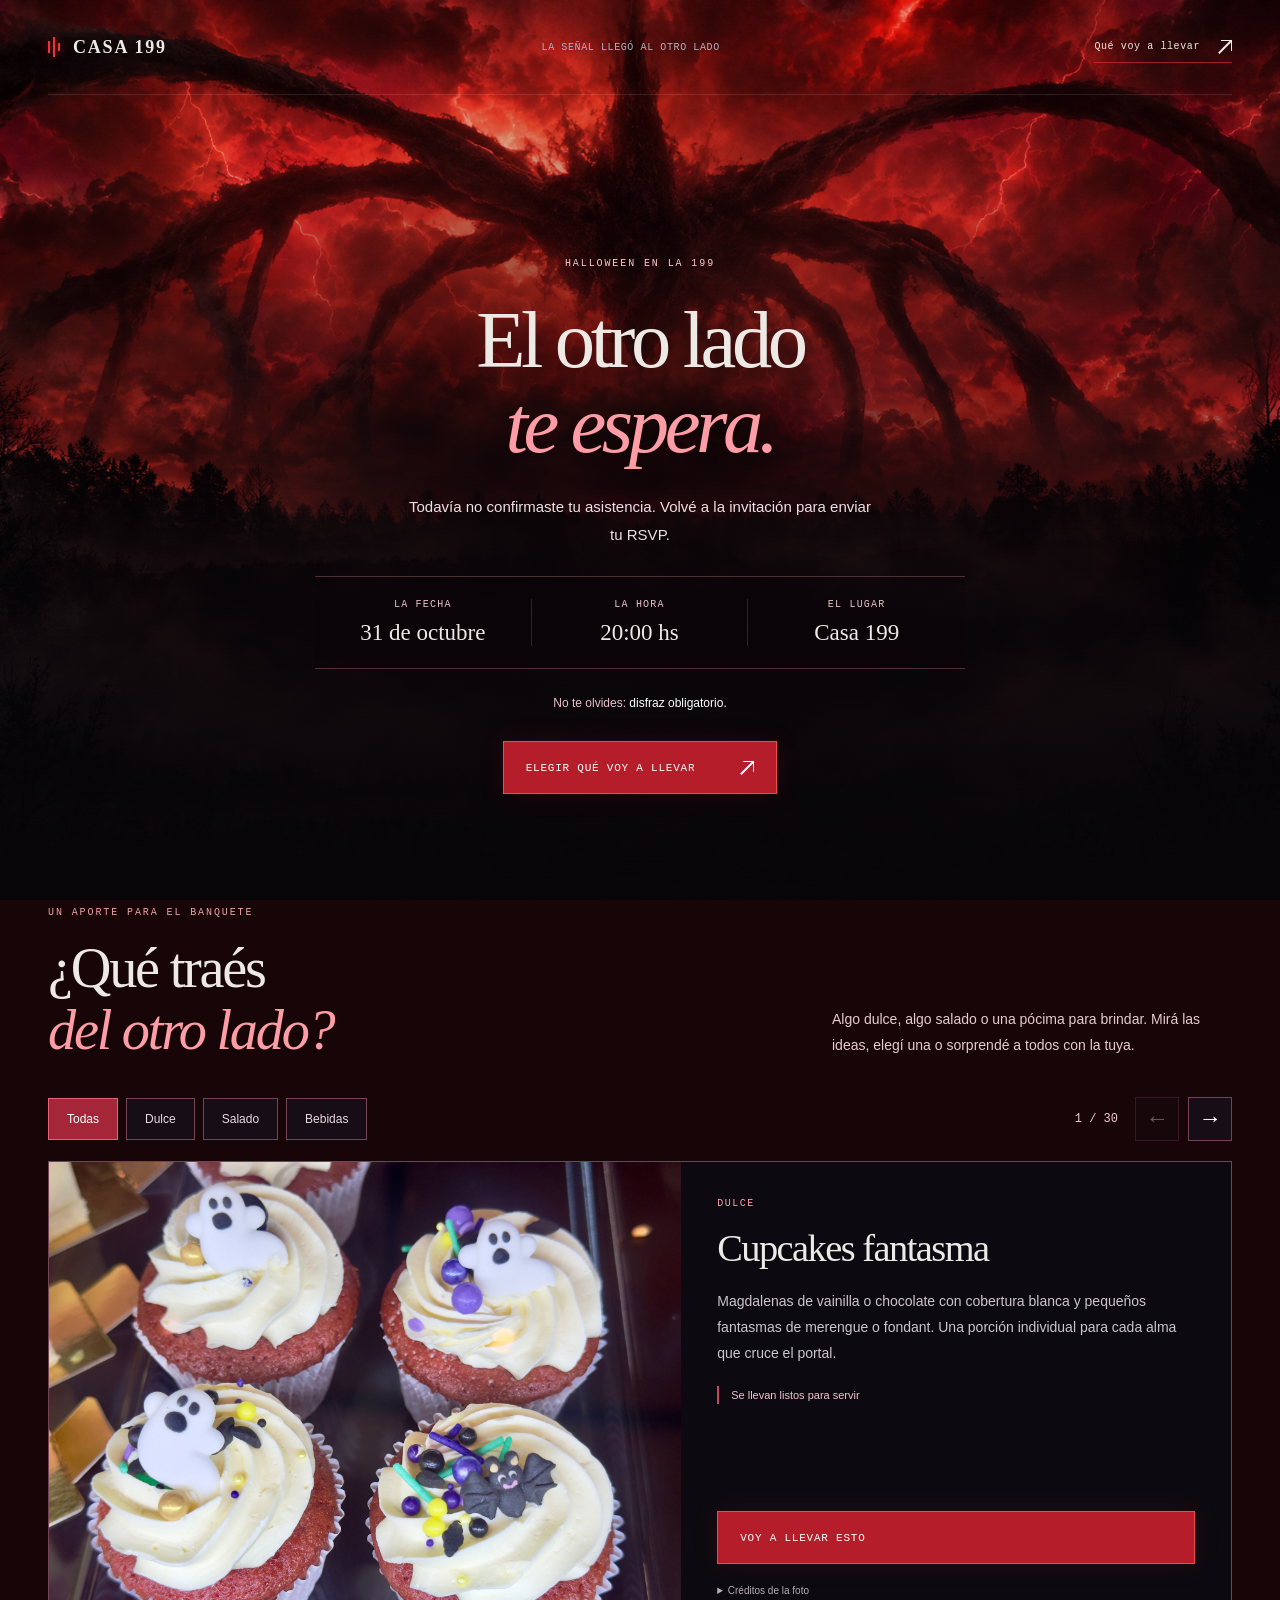
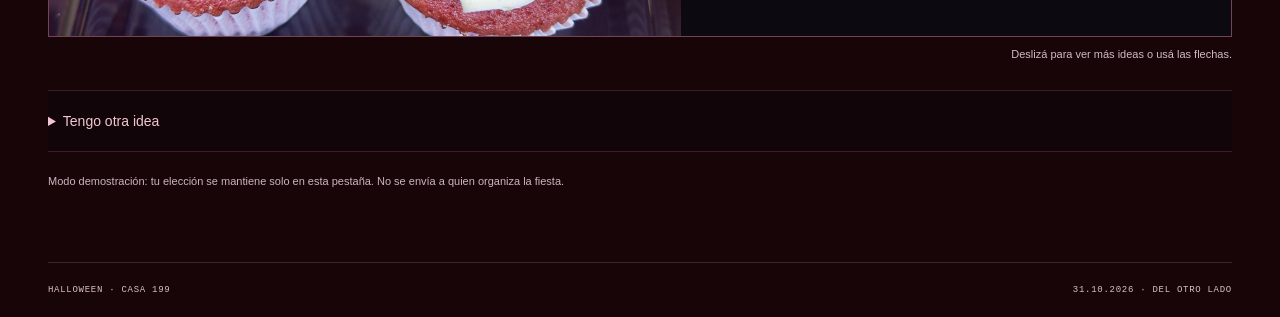
==== confirmacion.html @ 2d1201de "Expand Halloween food ideas and improve custom entry layout" ====
<!doctype html>
<html lang="es-AR">
<head>
  <meta charset="utf-8">
  <meta name="viewport" content="width=device-width, initial-scale=1">
  <meta name="theme-color" content="#240708">
  <meta name="robots" content="noindex">
  <title>El otro lado te espera · Halloween en Casa 199</title>
  <link rel="stylesheet" href="styles.css?v=upside-down-2">
  <link rel="stylesheet" href="confirmacion.css?v=food-1">
  <link rel="stylesheet" href="food.css?v=food-2">
  <link rel="preload" as="image" href="assets/mind-flayer.png">
  <script src="confirmacion.js?v=rsvp-demo-1" defer></script>
  <script src="food-ideas.js?v=food-2" defer></script>
  <script src="food.js?v=food-1" defer></script>
</head>
<body class="confirmation-body">
  <a class="skip-link" href="#confirmacion">Ir al mensaje</a>
  <div class="confirmation-scene" aria-hidden="true"><img src="assets/mind-flayer.png" alt="" fetchpriority="high"><div></div></div>
  <header class="site-header wrap">
    <a class="wordmark" href="./" aria-label="Volver a Halloween en Casa 199"><span class="signal" aria-hidden="true"><i></i><i></i><i></i></span> CASA 199</a>
    <span class="header-note">La señal llegó al otro lado</span>
    <a class="nav-link" href="#comida">Qué voy a llevar <span aria-hidden="true">↗</span></a>
  </header>
  <main class="confirmation-main" id="confirmacion">
    <div class="confirmation-hero wrap">
    <div class="confirmation-content">
      <p class="eyebrow" id="receipt-label">Halloween en la 199</p>
      <h1 id="receipt-title">El otro lado<br><em>te espera.</em></h1>
      <p class="receipt-message" id="receipt-message">Todavía no confirmaste tu asistencia. Volvé a la invitación para enviar tu RSVP.</p>
      <p class="receipt-message" id="receipt-demo-note" hidden>Esta es una simulación. No se registró asistencia real.</p>
      <div class="receipt-details" aria-label="Datos de la fiesta">
        <div><span>La fecha</span><strong><time datetime="2026-10-31">31 de octubre</time></strong></div>
        <div><span>La hora</span><strong><time datetime="20:00">20:00 hs</time></strong></div>
        <div><span>El lugar</span><strong>Casa 199</strong></div>
      </div>
      <p class="receipt-costume">No te olvides: <strong>disfraz obligatorio.</strong></p>
      <a class="button button-red" href="#comida">Elegir qué voy a llevar <span aria-hidden="true">↗</span></a>
      <noscript><p class="receipt-message">Habilitá JavaScript para ver los detalles de tu confirmación.</p></noscript>
    </div>
    </div>
    <section class="food-section wrap" id="comida" aria-labelledby="food-title">
      <div class="food-heading">
        <div><p class="eyebrow">Un aporte para el banquete</p><h2 id="food-title">¿Qué traés<br><em>del otro lado?</em></h2></div>
        <p>Algo dulce, algo salado o una pócima para brindar. Mirá las ideas, elegí una o sorprendé a todos con la tuya.</p>
      </div>
      <div class="food-toolbar">
        <div class="food-filters" role="group" aria-label="Filtrar ideas por tipo">
          <button type="button" data-category="all" aria-pressed="true">Todas</button>
          <button type="button" data-category="dulce" aria-pressed="false">Dulce</button>
          <button type="button" data-category="salado" aria-pressed="false">Salado</button>
          <button type="button" data-category="bebida" aria-pressed="false">Bebidas</button>
        </div>
        <div class="food-controls"><span id="food-counter" aria-live="polite"></span><button type="button" id="food-prev" aria-label="Ver idea anterior">←</button><button type="button" id="food-next" aria-label="Ver idea siguiente">→</button></div>
      </div>
      <div class="food-track" id="food-track" tabindex="0" role="region" aria-roledescription="carrusel" aria-label="Ideas de comida y bebidas de Halloween"></div>
      <p class="food-swipe-hint">Deslizá para ver más ideas o usá las flechas.</p>
      <div class="food-choice" id="food-choice" hidden>
        <div><p class="eyebrow">Tu aporte para la noche</p><h3 id="food-choice-title"></h3><p id="food-choice-help">Podés cambiar de idea antes de guardar.</p></div>
        <button class="button button-red" type="button" id="food-save">Guardar elección de prueba <span aria-hidden="true">↗</span></button>
      </div>
      <p class="food-status" id="food-status" role="status" aria-live="polite"></p>
      <details class="food-custom"><summary>Tengo otra idea</summary><form id="food-custom-form"><label for="food-custom-name">¿Qué vas a traer?</label><div><textarea id="food-custom-name" name="food" rows="3" maxlength="120" placeholder="Ej.: sándwiches con forma de ataúd, con una opción vegetariana" required></textarea><button class="button button-dark" type="submit">Elegir mi idea</button></div></form></details>
      <p class="food-demo-note">Modo demostración: tu elección se mantiene solo en esta pestaña. No se envía a quien organiza la fiesta.</p>
      <noscript><p class="receipt-message">Habilitá JavaScript para explorar el carrusel y elegir qué llevar.</p></noscript>
    </section>
  </main>
  <footer class="confirmation-footer wrap"><span>HALLOWEEN · CASA 199</span><span>31.10.2026 · DEL OTRO LADO</span></footer>
</body>
</html>
---- styles.css ----
:root {
  --ink: #07080c;
  --paper: #ede9e5;
  --red: #ed343b;
  --muted: #aeb1be;
  --line: #ffffff1c;
  color-scheme: dark;
}
* { box-sizing: border-box; }
html { scroll-behavior: smooth; scroll-padding-top: 30px; }
body { margin: 0; background: var(--ink); color: var(--paper); font-family: Arial, Helvetica, sans-serif; -webkit-font-smoothing: antialiased; }
body::after { content: ''; position: fixed; inset: 0; z-index: 8; pointer-events: none; background: repeating-linear-gradient(0deg, #ffffff03 0 1px, transparent 1px 4px); opacity: .5; }
a { color: inherit; }
button, input { font: inherit; }
button, a, input { -webkit-tap-highlight-color: transparent; }
a:focus-visible, button:focus-visible, input:focus-visible { outline: 2px solid #ff7478; outline-offset: 5px; }
::selection { background: #9e1c2b; color: #fff; }
.wrap { width: min(1200px, calc(100% - 96px)); margin-inline: auto; }
.skip-link { position: absolute; left: 20px; top: -100px; background: var(--paper); color: var(--ink); padding: 12px; z-index: 10; }
.skip-link:focus { top: 10px; }
.scene { position: absolute; top: 0; left: 0; width: 100%; height: 850px; overflow: hidden; pointer-events: none; }
.scene-image { width: 100%; height: 100%; object-fit: cover; object-position: center 40%; }
.scene-shade { position: absolute; inset: 0; background: linear-gradient(90deg, #07080ce8 0%, #07080ca8 33%, #07080c00 70%), linear-gradient(0deg, var(--ink) 0%, transparent 35%, #07080c45 100%); }
.site-header { position: relative; min-height: 95px; display: flex; align-items: center; justify-content: space-between; border-bottom: 1px solid var(--line); gap: 20px; }
.wordmark { text-decoration: none; font-family: Georgia, 'Times New Roman', serif; font-size: 18px; font-weight: 700; letter-spacing: .1em; display: flex; align-items: center; gap: 13px; white-space: nowrap; }
.signal { display: flex; gap: 3px; align-items: center; height: 20px; }
.signal i { display: block; width: 2px; height: 12px; background: var(--red); box-shadow: 0 0 10px #ed343ba8; }
.signal i:nth-child(2) { height: 20px; }
.signal i:nth-child(3) { height: 8px; }
.header-note, .nav-link { font-family: 'Courier New', monospace; font-size: 10px; letter-spacing: .06em; }
.header-note { color: var(--muted); text-transform: uppercase; }
.nav-link { text-decoration: none; border-bottom: 1px solid #ed343b90; padding: 8px 0; display: flex; align-items: center; gap: 18px; }
.nav-link:hover { color: #ff7278; }
.hero { position: relative; min-height: 655px; display: flex; align-items: center; padding-block: 75px 95px; }
.hero-copy { position: relative; z-index: 1; width: 62%; }
.eyebrow { font-family: 'Courier New', monospace; text-transform: uppercase; letter-spacing: .19em; font-size: 10px; font-weight: 400; line-height: 1.8; margin: 0 0 30px; color: #e6b0b4; }
.live-dot { display: inline-block; width: 5px; height: 5px; background: var(--red); border-radius: 50%; box-shadow: 0 0 12px var(--red); margin-right: 9px; vertical-align: 2px; }
.hero h1 { font-family: Georgia, 'Times New Roman', serif; font-weight: 700; font-size: clamp(52px, 6.55vw, 93px); letter-spacing: -.055em; text-transform: uppercase; line-height: .91; margin: 0 0 33px; padding-top: 10px; width: max-content; max-width: 100%; position: relative; color: #170b13; -webkit-text-stroke: 1.3px #f9474e; text-shadow: 0 0 13px #e7203655, 0 0 44px #e7203644; }
.hero h1::before { content: ''; display: block; height: 2px; width: 100%; background: #ef454b; box-shadow: 0 0 14px #e7203677; margin-bottom: 10px; }
.hero h1::after { content: ''; display: block; height: 2px; background: #ef454b; box-shadow: 0 0 14px #e7203677; margin-top: 13px; width: 100%; }
.hero h1 span { display: block; white-space: nowrap; }
.hero h1 span + span { font-size: 1.2em; letter-spacing: -.045em; }
.hero-description { font-size: 14px; line-height: 1.95; color: #cbcbd3; margin: 0 0 30px; }
.button { min-height: 53px; display: inline-flex; align-items: center; justify-content: space-between; gap: 45px; padding: 16px 22px; font-family: 'Courier New', monospace; font-size: 11px; text-transform: uppercase; letter-spacing: .07em; border: 1px solid transparent; border-radius: 0; text-decoration: none; cursor: pointer; transition: background .2s, box-shadow .2s; }
.button-red { background: #b51d2a; border-color: #ec4b53; color: #fff; box-shadow: 0 0 25px #bd1c3026; }
.button-red:hover { background: #d62a38; box-shadow: 0 0 25px #bd1c3055; }
.hero-footnote { margin: 19px 0 0; font-family: 'Courier New', monospace; font-size: 14px; line-height: 1.6; letter-spacing: .01em; color: #d0d2dc; }
.portal-note { position: absolute; right: 0; top: 50%; width: 220px; text-align: right; font-family: 'Courier New', monospace; font-size: 8px; letter-spacing: .1em; color: #b8a5ab; opacity: .8; }
.portal-note span { display: block; margin-bottom: 6px; }
.portal-crosshair { height: 26px; width: 26px; margin: 15px 0 0 auto; border-right: 1px solid #eb5d6866; border-top: 1px solid #eb5d6866; }
.costume-stamp { position: absolute; left: 0; bottom: 32px; display: flex; align-items: center; gap: 18px; padding: 11px 15px; border: 1px solid #aa343d66; background: #07080c85; }
.costume-stamp span { font-family: 'Courier New', monospace; text-transform: uppercase; font-size: 8px; letter-spacing: .11em; color: #b1a9b3; }
.costume-stamp strong { font-family: 'Courier New', monospace; font-size: 10px; text-transform: uppercase; color: #ff7479; font-weight: 400; letter-spacing: .1em; }
.event-strip { position: relative; background: linear-gradient(90deg, #160c12, #0d1019 65%, #160c12); border-top: 1px solid #a9334055; border-bottom: 1px solid #a9334033; }
.event-grid { display: grid; grid-template-columns: repeat(3, 1fr); padding-block: 30px; }
.event-detail { display: flex; gap: 20px; padding: 5px 28px; border-right: 1px solid var(--line); }
.event-detail:first-child { padding-left: 0; }
.event-detail:last-child { border-right: 0; padding-right: 0; }
.detail-number { font-family: 'Courier New', monospace; font-size: 10px; padding-top: 3px; color: #d55c68; }
.event-detail p { font-family: 'Courier New', monospace; font-size: 9px; letter-spacing: .14em; text-transform: uppercase; margin: 0 0 10px; color: #b6a4b1; }
.event-detail h2 { font-family: Georgia, 'Times New Roman', serif; font-weight: 400; font-size: 29px; letter-spacing: -.03em; margin: 0 0 7px; }
.event-detail div > span { font-size: 10px; line-height: 1.6; color: var(--muted); }
.invitation { position: relative; text-align: center; padding-block: 95px; }
.invitation .eyebrow { color: #de737c; margin-bottom: 25px; }
.invitation h2, .rsvp-copy h2 { font-family: Georgia, 'Times New Roman', serif; font-weight: 400; letter-spacing: -.045em; line-height: 1.12; font-size: clamp(40px, 4.9vw, 65px); margin: 0 0 26px; }
.invitation h2 em, .rsvp-copy h2 em { color: #f0636e; font-weight: 400; }
.invitation > p:last-of-type { max-width: 485px; margin: 0 auto; font-size: 13px; line-height: 1.95; color: var(--muted); }
.dimension-divider { display: flex; align-items: center; justify-content: center; gap: 15px; margin-top: 34px; color: #d24f5f; }
.dimension-divider span { height: 1px; width: 50px; background: #852733; }
.dimension-divider b { font-family: 'Courier New', monospace; font-size: 11px; font-weight: 400; letter-spacing: .15em; }
.rsvp-section { position: relative; background: radial-gradient(ellipse at 10% 65%, #16213055, transparent 60%), radial-gradient(ellipse at 85% 0%, #58111d33, transparent 50%), #090b11; border-top: 1px solid var(--line); border-bottom: 1px solid #a9334033; padding-block: 80px; }
.rsvp-grid { display: grid; grid-template-columns: 1fr 1fr; gap: clamp(45px, 8vw, 120px); align-items: center; }
.rsvp-copy .eyebrow { color: #df7a86; margin-bottom: 23px; }
.rsvp-copy h2 { font-size: clamp(45px, 4.7vw, 65px); }
.rsvp-copy > p:last-of-type { font-size: 13px; line-height: 1.9; max-width: 335px; color: var(--muted); }
.rsvp-note { display: flex; align-items: center; gap: 17px; margin-top: 33px; }
.note-symbol { border: 1px solid #a43b46; color: #ef747e; width: 28px; height: 28px; display: grid; place-items: center; font-family: Georgia, serif; font-size: 18px; flex-shrink: 0; }
.rsvp-note p { font-size: 11px; line-height: 1.9; margin: 0; color: #bfc0ca; }
.rsvp-note strong { font-weight: 400; color: var(--paper); }
.rsvp-form { padding: 30px; border: 1px solid #62303c; border-top: 2px solid #cd3c4a; background: #0a0b13; box-shadow: 0 10px 50px #0000003d; }
.field { margin-bottom: 24px; }
.field label { display: block; font-size: 12px; font-weight: 400; margin-bottom: 11px; }
.field label > span { color: #f97780; }
.field input { width: 100%; min-height: 53px; background: #ffffff03; border: 1px solid #4e4e60; border-radius: 0; padding: 14px 15px; color: var(--paper); font-size: 14px; }
.field input::placeholder { color: #a0a0b0; opacity: 1; }
.field input:focus { border-color: #df6072; }
.field-help { font-size: 11px; color: #a6a5b6; margin: 9px 0 0; }
.honeypot { position: absolute; width: 1px; height: 1px; overflow: hidden; clip-path: inset(50%); white-space: nowrap; }
.button-dark { background: #9a1f32; border-color: #ce3f55; color: #fff; width: 100%; }
.button-dark:hover { background: #bf2d43; }
.button:disabled { cursor: wait; opacity: .65; }
.button.rsvp-pending { cursor: not-allowed; background: #24212b; border-color: #4d3b4c; color: #dbd3dc; opacity: 1; }
.form-status { font-size: 12px; line-height: 1.75; margin: 14px 0 0; color: #b8b0c1; }
.form-status:empty { display: none; }
.form-status.error { color: #ff939b; }
.form-status.success { color: #a7d9bc; }
.privacy-note { font-size: 10px; line-height: 1.7; color: #b1aabc; margin: 15px 0 0; }
.no-script { font-size: 12px; color: #ff939b; }
.site-footer { background: radial-gradient(ellipse at 50% 100%, #430e1970, transparent 65%); padding-block: 60px 25px; }
.site-footer .wrap > p { font-family: Georgia, 'Times New Roman', serif; text-align: center; font-size: clamp(38px, 5.4vw, 70px); letter-spacing: -.045em; line-height: 1.08; margin: 0 0 48px; }
.site-footer em { color: #e56570; }
.footer-meta { display: flex; justify-content: space-between; gap: 20px; border-top: 1px solid var(--line); padding-top: 22px; font-family: 'Courier New', monospace; font-size: 9px; letter-spacing: .1em; color: var(--muted); }
.footer-meta a { text-decoration: none; letter-spacing: 0; }
.footer-meta a:hover { color: #ff7478; }
.button span, .nav-link span { font-size: 0; width: 14px; height: 14px; position: relative; flex-shrink: 0; }
.button span::before, .nav-link span::before { content: ''; position: absolute; right: 0; top: 0; width: 10px; height: 10px; border-top: 1.5px solid currentColor; border-right: 1.5px solid currentColor; }
.button span::after, .nav-link span::after { content: ''; position: absolute; top: 6px; left: -2px; width: 18px; height: 1.5px; background: currentColor; transform: rotate(-45deg); }
.spores { position: absolute; inset: 0; opacity: .7; }
.spores i { position: absolute; width: 2px; height: 2px; border-radius: 50%; background: #c5d0de; box-shadow: 0 0 6px #c5d0de; animation: drift 18s ease-in-out infinite alternate; }
.spores i:nth-child(1) { left: 10%; top: 10%; }
.spores i:nth-child(2) { left: 26%; top: 38%; animation-delay: -8s; }
.spores i:nth-child(3) { left: 34%; top: 16%; animation-delay: -4s; }
.spores i:nth-child(4) { left: 50%; top: 55%; animation-delay: -12s; }
.spores i:nth-child(5) { left: 68%; top: 25%; animation-delay: -3s; }
.spores i:nth-child(6) { left: 76%; top: 70%; animation-delay: -10s; }
.spores i:nth-child(7) { left: 86%; top: 44%; animation-delay: -6s; }
.spores i:nth-child(8) { left: 90%; top: 20%; animation-delay: -15s; }
@keyframes drift { to { transform: translate(-30px, -45px); opacity: .2; } }
@media (min-width: 1500px) { .scene { height: 930px; } .hero { min-height: 710px; } }
@media (max-width: 1000px) { .wrap { width: calc(100% - 56px); } .hero h1 { font-size: 6.6vw; } .hero { min-height: 620px; } .scene { height: 800px; } .hero-copy { width: 65%; } .scene-image { object-position: 60% center; } .event-detail { padding-inline: 18px; gap: 12px; } .event-detail h2 { font-size: 25px; } .rsvp-grid { gap: 35px; } .rsvp-form { padding: 25px; } .header-note { font-size: 8px; } .portal-note { display: none; } }
@media (max-width: 700px) { .header-note { display: none; } .hero h1 { font-size: 7.4vw; } .rsvp-grid { grid-template-columns: 1fr; gap: 35px; } .rsvp-copy > p:last-of-type { max-width: 450px; } .rsvp-copy h2 { font-size: 52px; } }
@media (max-width: 620px) {
  .wrap { width: calc(100% - 40px); }
  .site-header { min-height: 76px; gap: 10px; }
  .wordmark { font-size: 14px; gap: 9px; }
  .nav-link { font-size: 9px; gap: 8px; }
  .scene { height: 900px; }
  .scene-image { object-position: 72% center; }
  .scene-shade { background: linear-gradient(0deg, #07080c 0%, #07080c00 55%), linear-gradient(90deg, #07080c99 0%, #07080c00 85%), linear-gradient(0deg, transparent 25%, #07080ca8 80%); }
  .hero { min-height: 715px; align-items: flex-start; padding-block: 65px 290px; }
  .hero-copy { width: 100%; }
  .hero .eyebrow { font-size: 8px; letter-spacing: .13em; margin-bottom: 25px; }
  .hero h1 { font-size: clamp(37px, 10.6vw, 65px); margin-bottom: 26px; -webkit-text-stroke-width: 1px; }
  .hero-description { font-size: 12px; max-width: 310px; line-height: 1.9; margin-bottom: 22px; }
  .hero-footnote { font-size: 13px; }
  .button { font-size: 10px; padding: 15px 19px; }
  .costume-stamp { bottom: 22px; gap: 12px; padding-inline: 12px; }
  .costume-stamp span { font-size: 7px; letter-spacing: .05em; }
  .costume-stamp strong { font-size: 9px; letter-spacing: .03em; }
  .event-grid { grid-template-columns: 1fr; padding-block: 9px; }
  .event-detail, .event-detail:first-child, .event-detail:last-child { padding: 23px 0; border-right: 0; border-bottom: 1px solid var(--line); gap: 22px; }
  .event-detail:last-child { border-bottom: 0; }
  .event-detail div { display: grid; grid-template-columns: 1fr auto; align-items: baseline; width: 100%; gap: 0 12px; }
  .event-detail p { grid-column: 1 / -1; margin-bottom: 7px; }
  .event-detail h2 { font-size: 25px; margin: 0; }
  .event-detail div > span { font-size: 9px; max-width: 115px; text-align: right; }
  .invitation { padding-block: 65px; }
  .invitation .eyebrow { font-size: 8px; letter-spacing: .09em; }
  .invitation h2 { font-size: 42px; }
  .invitation > p:last-of-type { font-size: 12px; }
  .rsvp-section { padding-block: 55px; }
  .rsvp-copy .eyebrow { font-size: 9px; letter-spacing: .11em; }
  .rsvp-copy h2 { font-size: 50px; }
  .rsvp-note { margin-top: 23px; }
  .rsvp-form { padding: 23px 20px; }
  .site-footer { padding-block: 45px 24px; }
  .site-footer .wrap > p { font-size: 42px; margin-bottom: 35px; }
  .footer-meta { font-size: 8px; flex-wrap: wrap; gap: 15px; }
  .footer-meta a { margin-left: auto; }
}
@media (prefers-reduced-motion: reduce) { html { scroll-behavior: auto; } *, *::before, *::after { animation: none !important; transition: none !important; } }
@media (forced-colors: active) { .hero h1 { color: CanvasText; -webkit-text-stroke: 0; text-shadow: none; } }
---- confirmacion.css ----
.confirmation-body { min-height: 100svh; display: flex; flex-direction: column; background: #170507; }
.confirmation-scene { position: fixed; inset: 0; pointer-events: none; }
.confirmation-scene img { display: block; width: 100%; height: 100%; object-fit: cover; object-position: center 35%; }
.confirmation-scene > div { position: absolute; inset: 0; background: linear-gradient(0deg, #080509f5, #08050975 45%, #13030815 85%), radial-gradient(ellipse at center 70%, #0c050980, transparent 65%); }
.confirmation-body .site-header { flex-shrink: 0; }
.confirmation-main { position: relative; flex: 1; }
.confirmation-hero { display: flex; align-items: center; justify-content: center; padding-block: 160px 65px; text-align: center; }
.confirmation-content { width: min(650px, 100%); }
.confirmation-content .eyebrow { color: #ffc6cb; margin-bottom: 24px; }
.confirmation-content h1 { font-family: Georgia, 'Times New Roman', serif; font-weight: 400; font-size: clamp(48px, 6.3vw, 82px); line-height: 1.06; letter-spacing: -.055em; margin: 0 0 25px; text-shadow: 0 3px 30px #0009; }
.confirmation-content h1 em { color: #ff9da6; font-weight: 400; }
.receipt-message { font-size: 15px; line-height: 1.85; color: #eee0e4; max-width: 470px; margin: 0 auto 28px; overflow-wrap: anywhere; }
.receipt-details { display: grid; grid-template-columns: repeat(3, 1fr); margin: 0 0 24px; padding: 22px 0; border-top: 1px solid #ef92914d; border-bottom: 1px solid #ef92914d; background: #0d060a50; }
.receipt-details > div { padding: 0 15px; border-right: 1px solid #ef929133; }
.receipt-details > div:last-child { border-right: 0; }
.receipt-details span { display: block; font-family: 'Courier New', monospace; text-transform: uppercase; letter-spacing: .12em; font-size: 10px; color: #ecc0c9; margin-bottom: 10px; }
.receipt-details strong { font-family: Georgia, 'Times New Roman', serif; font-size: 23px; font-weight: 400; }
.receipt-costume { font-size: 12px; color: #e8c0c8; margin-bottom: 26px; line-height: 1.8; }
.receipt-costume strong { color: #fff; font-weight: 400; }
.confirmation-footer { position: relative; display: flex; justify-content: space-between; gap: 20px; border-top: 1px solid #ffffff24; padding-block: 22px; font-family: 'Courier New', monospace; font-size: 9px; color: #dcc1c9; letter-spacing: .08em; }
@media (min-height: 950px) { .confirmation-hero { padding-top: 220px; } }
@media (max-width: 620px) {
  .confirmation-scene img { object-position: 50% 20%; }
  .confirmation-hero { padding-block: 160px 50px; }
  .confirmation-content .eyebrow { font-size: 9px; }
  .confirmation-content h1 { font-size: clamp(42px, 12vw, 62px); }
  .receipt-message { font-size: 14px; }
  .receipt-details { padding-block: 19px; }
  .receipt-details > div { padding-inline: 7px; }
  .receipt-details span { font-size: 8px; }
  .receipt-details strong { font-size: 18px; }
  .confirmation-footer { font-size: 8px; line-height: 1.6; }
}
---- food.css ----
.food-section { padding: 45px 0 70px; scroll-margin-top: 25px; }
.food-heading { display: grid; grid-template-columns: 1fr 1fr; gap: 50px; align-items: end; margin-bottom: 35px; }
.food-heading .eyebrow { margin-bottom: 16px; color: #efa0aa; }
.food-heading h2 { font-family: Georgia, 'Times New Roman', serif; font-size: clamp(40px, 4.4vw, 60px); font-weight: 400; line-height: 1.1; letter-spacing: -.04em; margin: 0; }
.food-heading h2 em { color: #ff9da6; font-weight: 400; }
.food-heading > p { max-width: 400px; margin: 0 0 3px auto; color: #e7cbd2; font-size: 14px; line-height: 1.9; }
.food-toolbar { display: flex; align-items: center; justify-content: space-between; gap: 15px; margin-bottom: 20px; }
.food-filters { display: flex; gap: 8px; flex-wrap: wrap; }
.food-filters button { min-height: 42px; padding: 10px 18px; background: #160d16; color: #ecd8e0; border: 1px solid #744454; font-size: 12px; cursor: pointer; }
.food-filters button[aria-pressed="true"] { background: #a52639; border-color: #e85f76; color: #fff; }
.food-controls { display: flex; align-items: center; gap: 9px; }
.food-controls > span { font-family: 'Courier New', monospace; font-size: 12px; color: #f3ccd5; margin-right: 8px; white-space: nowrap; }
.food-controls button { width: 44px; height: 44px; display: grid; place-items: center; background: #160d16; border: 1px solid #744454; color: #fff; cursor: pointer; font-size: 23px; }
.food-controls button:disabled { opacity: .35; cursor: default; }
.food-track { display: flex; gap: 20px; overflow-x: auto; scroll-snap-type: x mandatory; scrollbar-width: none; border: 1px solid #744454; background: #0c0a10; }
.food-track::-webkit-scrollbar { display: none; }
.food-card { flex: 0 0 100%; min-width: 0; display: grid; grid-template-columns: 1.15fr 1fr; scroll-snap-align: start; scroll-snap-stop: always; }
.food-photo { min-width: 0; position: relative; margin: 0; background: #18121a; overflow: hidden; }
.food-photo img { display: block; width: 100%; height: 100%; min-height: 425px; object-fit: cover; aspect-ratio: 4/3; }
.food-info { padding: 36px; display: flex; flex-direction: column; align-items: flex-start; justify-content: center; min-width: 0; }
.food-category { font-family: 'Courier New', monospace; text-transform: uppercase; letter-spacing: .15em; font-size: 10px; color: #ff9fac; margin: 0 0 17px; }
.food-info h3 { font-family: Georgia, 'Times New Roman', serif; font-size: clamp(30px, 3vw, 40px); font-weight: 400; letter-spacing: -.04em; line-height: 1.15; margin: 0 0 19px; }
.food-description { font-size: 14px; line-height: 1.85; color: #cfc4d0; margin: 0 0 19px; }
.food-tip { border-left: 2px solid #c24860; padding-left: 12px; font-size: 11px; line-height: 1.7; color: #f2c4cf; margin: 0 0 25px; }
.food-pick { width: 100%; margin-top: auto; gap: 20px; }
.food-pick[aria-pressed="true"] { background: #57212d; border-color: #e8a4b2; }
.food-credit { font-size: 10px; line-height: 1.8; margin-top: 18px; color: #b9aebd; overflow-wrap: anywhere; }
.food-credit summary { cursor: pointer; }
.food-credit p { margin: 8px 0 0; }
.food-credit a { color: #dec6d2; text-underline-offset: 3px; }
.food-swipe-hint { font-size: 11px; color: #d4bac5; text-align: right; margin: 11px 0 30px; }
.food-choice { padding: 25px; border: 1px solid #b45269; background: #241019eb; display: flex; gap: 25px; align-items: center; justify-content: space-between; margin-top: 28px; }
.food-choice[hidden] { display: none; }
.food-choice .eyebrow { font-size: 9px; color: #e1a6b7; margin-bottom: 8px; }
.food-choice h3 { font-family: Georgia, serif; font-size: 26px; font-weight: 400; margin: 0 0 8px; overflow-wrap: anywhere; }
.food-choice p:last-child { font-size: 11px; color: #d7b9c6; margin: 0; line-height: 1.8; }
.food-choice > button { flex-shrink: 0; }
.food-status { color: #f0d7df; font-size: 14px; line-height: 1.8; margin: 18px 0 0; overflow-wrap: anywhere; }
.food-status:empty { display: none; }
.food-custom { border-top: 1px solid #9e536650; border-bottom: 1px solid #9e536650; padding: 22px 0; margin-top: 28px; background: #0d070d66; }
.food-custom > summary { color: #f1c8d2; font-size: 14px; cursor: pointer; }
.food-custom form { padding-top: 22px; }
.food-custom label { display: block; font-size: 12px; margin-bottom: 11px; }
.food-custom form > div { display: flex; flex-direction: column; gap: 14px; }
.food-custom textarea { width: 100%; min-width: 0; min-height: 112px; resize: vertical; border: 1px solid #735265; background: #0f0a13; color: #fff; padding: 16px; font: inherit; font-size: 16px; line-height: 1.6; }
.food-custom textarea::placeholder { color: #bba8bb; }
.food-custom textarea:focus-visible { outline: 2px solid #ff7478; outline-offset: 5px; }
.food-custom .button { width: auto; flex: none; align-self: flex-end; min-height: 44px; padding: 12px 17px; font-size: 12px; }
.food-demo-note { font-size: 11px; line-height: 1.8; color: #ceb4c1; margin: 20px 0 0; }
@media (max-width: 1000px) { .food-info { padding: 28px; } .food-photo img { min-height: 420px; } .food-info h3 { font-size: 32px; } .food-description { font-size: 13px; } .food-choice { flex-direction: column; align-items: flex-start; gap: 20px; } }
@media (max-width: 700px) {
  .food-section { padding-block: 30px 55px; }
  .food-heading { grid-template-columns: 1fr; gap: 22px; margin-bottom: 27px; }
  .food-heading > p { max-width: 100%; margin: 0; font-size: 13px; }
  .food-heading .eyebrow { font-size: 9px; }
  .food-toolbar { flex-wrap: wrap; gap: 17px; }
  .food-filters { gap: 6px; }
  .food-filters button { padding-inline: 13px; font-size: 11px; }
  .food-controls { margin-left: auto; }
  .food-card { grid-template-columns: 1fr; align-content: start; }
  .food-photo img { min-height: 0; height: auto; aspect-ratio: 4/3; }
  .food-info { padding: 26px 23px; }
  .food-info h3 { font-size: 33px; }
  .food-description { font-size: 14px; }
  .food-swipe-hint { text-align: left; }
  .food-choice { padding: 22px; }
  .food-choice > button { width: 100%; gap: 15px; font-size: 10px; }
  .food-custom form > div { flex-direction: column; }
}
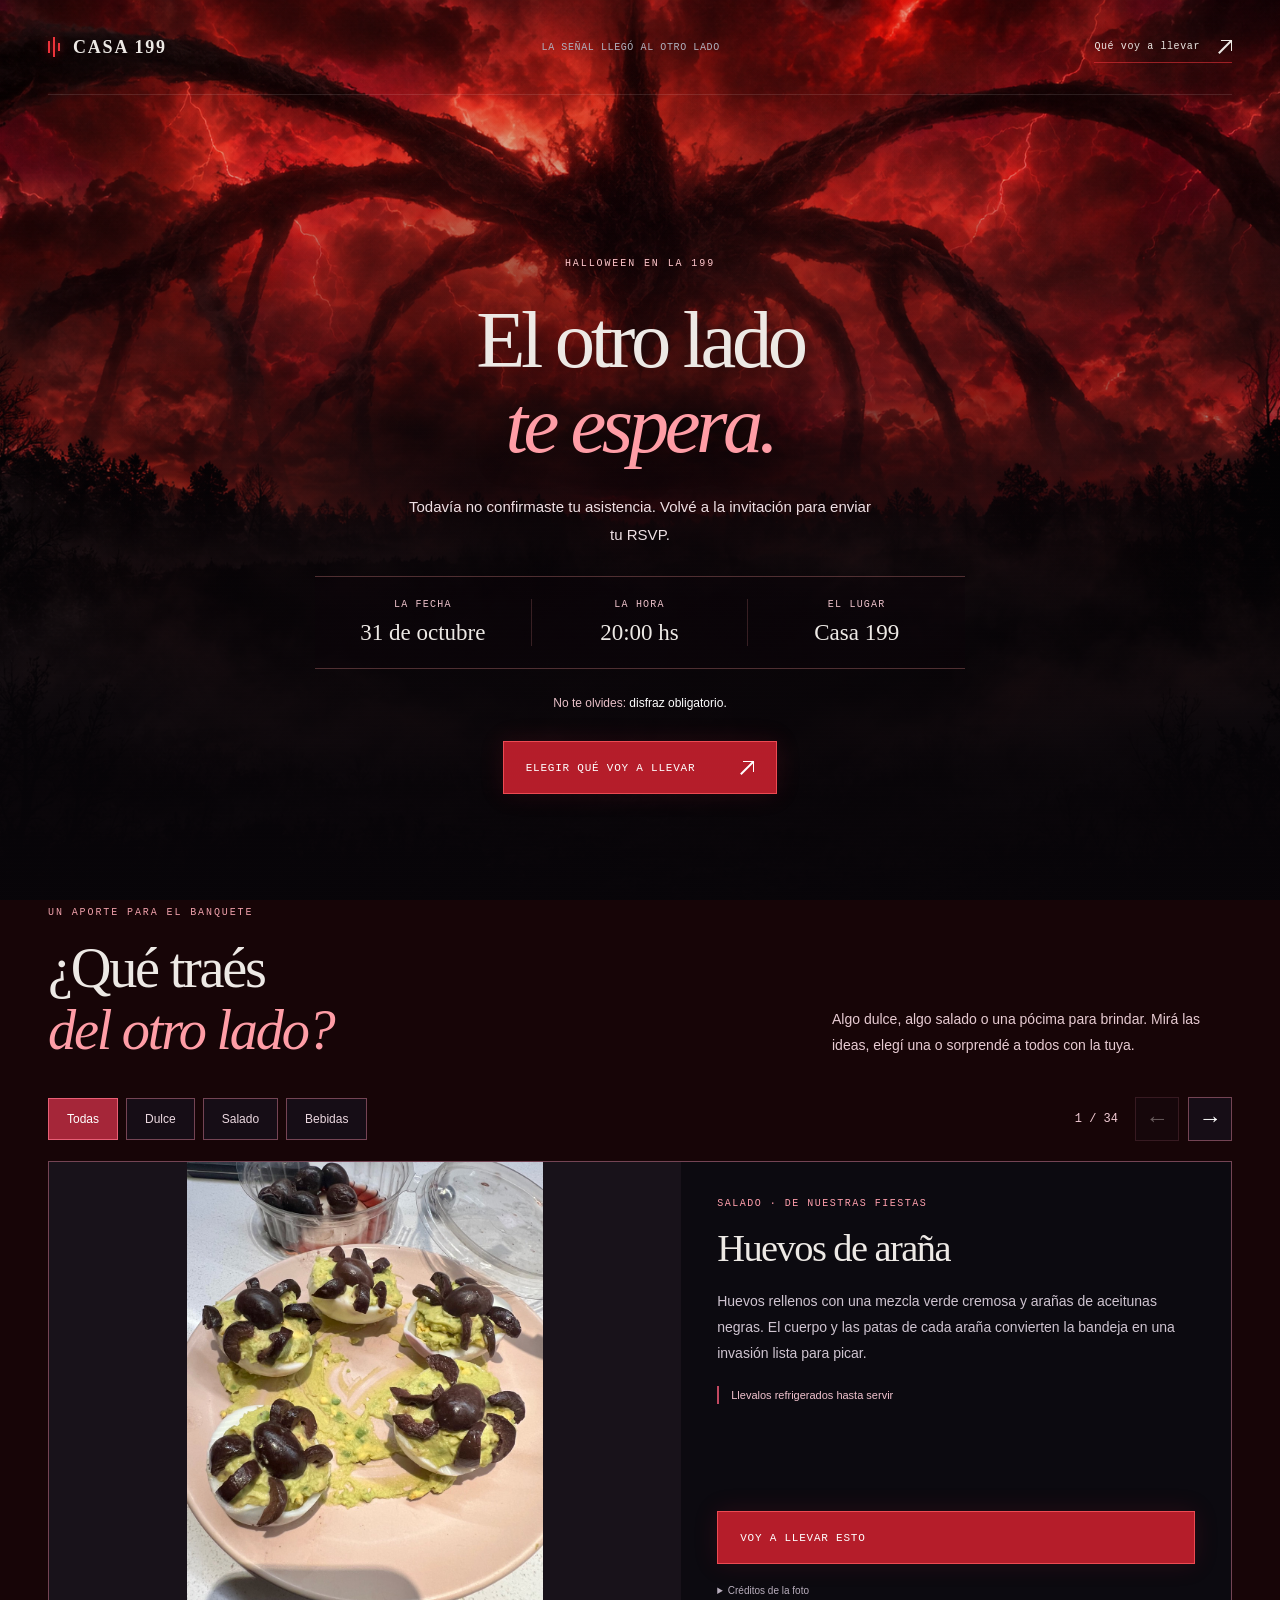
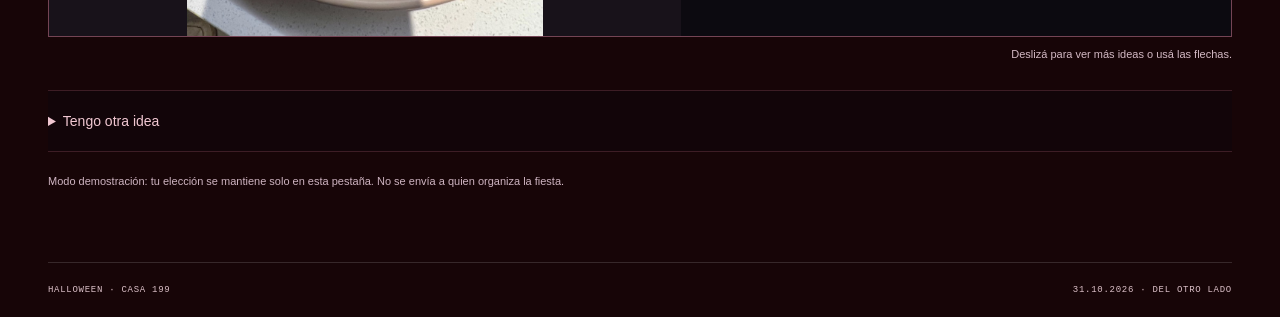
==== commit 798ae88f: "Add original food photos from past Halloween parties" ====
--- a/confirmacion.html
+++ b/confirmacion.html
@@ -8,11 +8,11 @@
   <title>El otro lado te espera · Halloween en Casa 199</title>
   <link rel="stylesheet" href="styles.css?v=upside-down-2">
   <link rel="stylesheet" href="confirmacion.css?v=food-1">
-  <link rel="stylesheet" href="food.css?v=food-2">
+  <link rel="stylesheet" href="food.css?v=food-3">
   <link rel="preload" as="image" href="assets/mind-flayer.png">
   <script src="confirmacion.js?v=rsvp-demo-1" defer></script>
-  <script src="food-ideas.js?v=food-2" defer></script>
-  <script src="food.js?v=food-1" defer></script>
+  <script src="food-ideas.js?v=food-4" defer></script>
+  <script src="food.js?v=food-4" defer></script>
 </head>
 <body class="confirmation-body">
   <a class="skip-link" href="#confirmacion">Ir al mensaje</a>
--- a/food.css
+++ b/food.css
@@ -16,7 +16,8 @@
 .food-track::-webkit-scrollbar { display: none; }
 .food-card { flex: 0 0 100%; min-width: 0; display: grid; grid-template-columns: 1.15fr 1fr; scroll-snap-align: start; scroll-snap-stop: always; }
 .food-photo { min-width: 0; position: relative; margin: 0; background: #18121a; overflow: hidden; }
-.food-photo img { display: block; width: 100%; height: 100%; min-height: 425px; object-fit: cover; aspect-ratio: 4/3; }
+.food-photo img { display: block; width: 100%; height: 100%; min-height: 425px; object-fit: contain; aspect-ratio: 4/3; }
+.food-photo figcaption { position: absolute; bottom: 0; inset-inline: 0; padding: 12px 16px; background: #100a12ed; color: #eedbe5; font-size: 11px; line-height: 1.6; }
 .food-info { padding: 36px; display: flex; flex-direction: column; align-items: flex-start; justify-content: center; min-width: 0; }
 .food-category { font-family: 'Courier New', monospace; text-transform: uppercase; letter-spacing: .15em; font-size: 10px; color: #ff9fac; margin: 0 0 17px; }
 .food-info h3 { font-family: Georgia, 'Times New Roman', serif; font-size: clamp(30px, 3vw, 40px); font-weight: 400; letter-spacing: -.04em; line-height: 1.15; margin: 0 0 19px; }
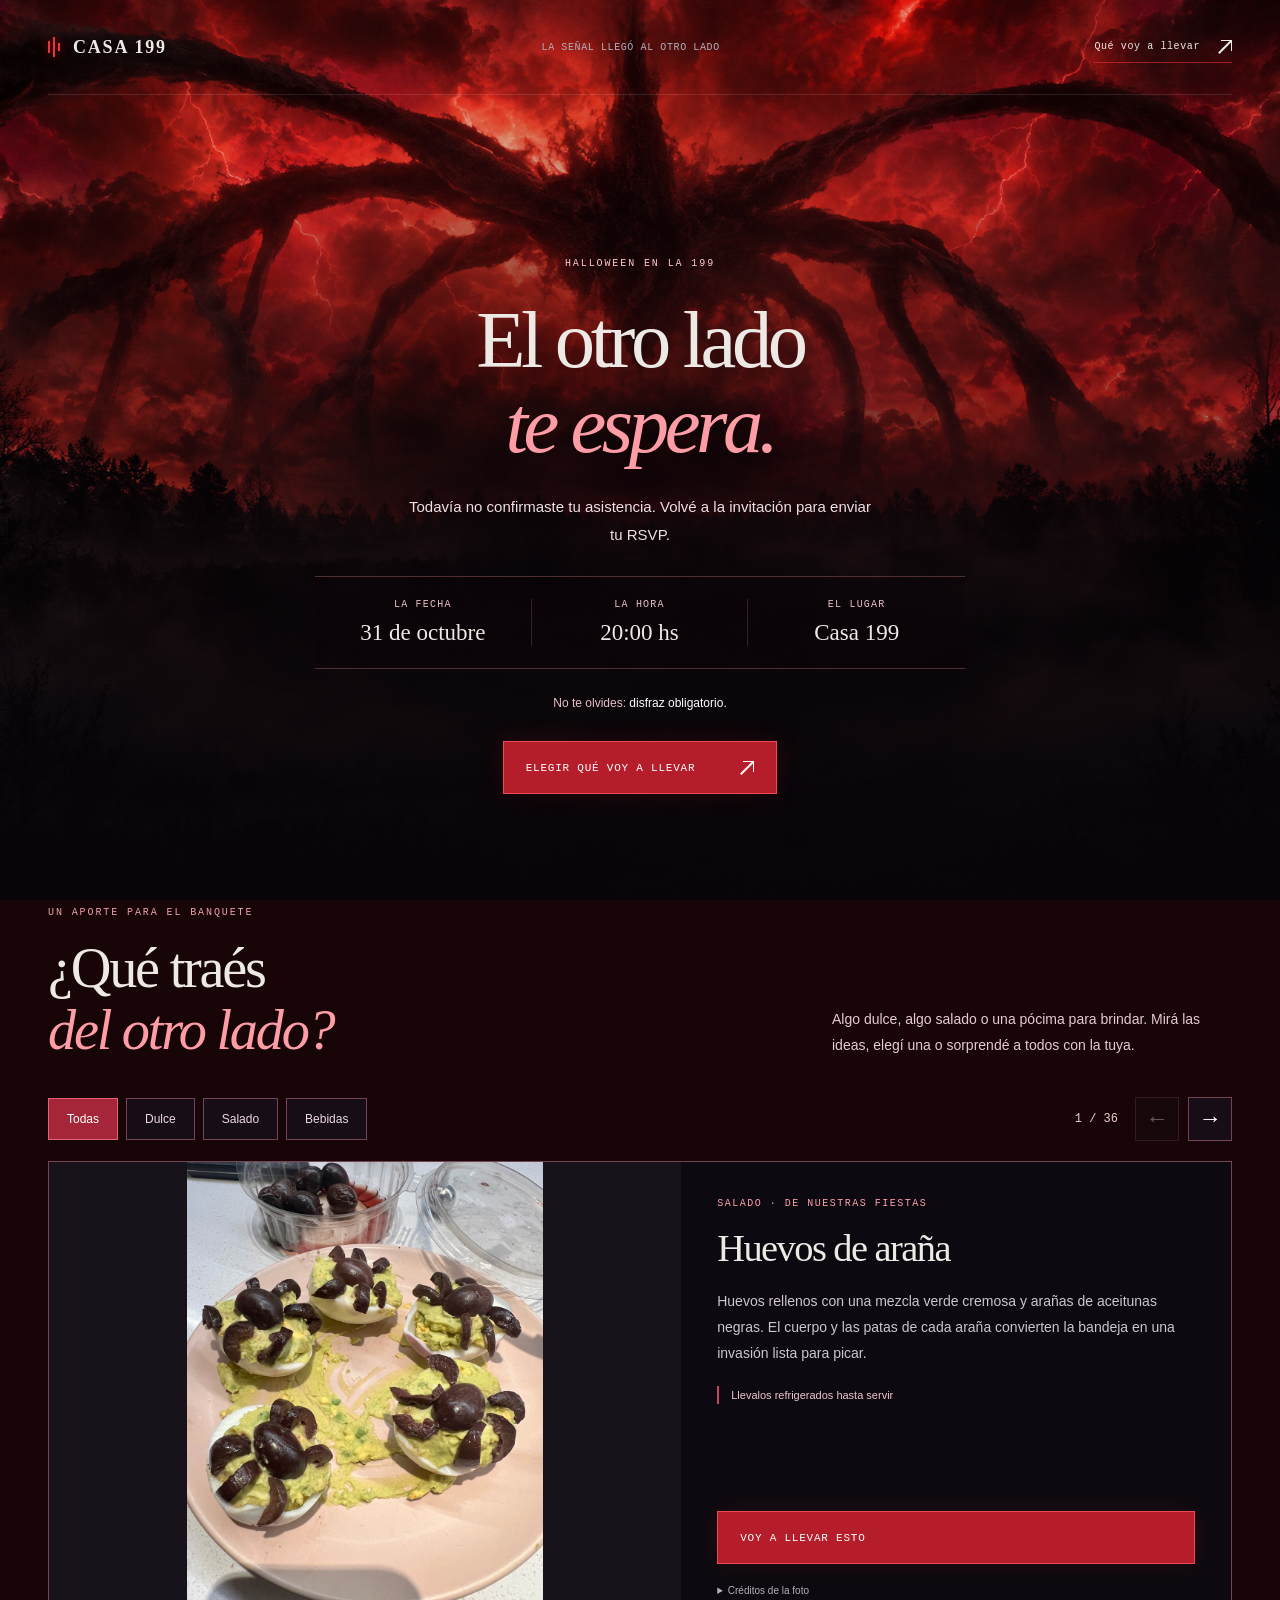
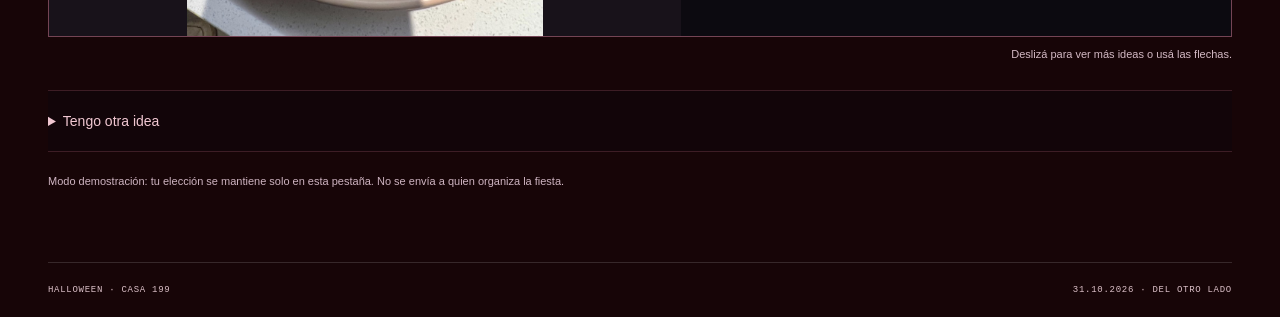
==== commit d6a86acc: "Replace rice dishes with five shared Halloween food ideas" ====
--- a/confirmacion.html
+++ b/confirmacion.html
@@ -11,8 +11,8 @@
   <link rel="stylesheet" href="food.css?v=food-3">
   <link rel="preload" as="image" href="assets/mind-flayer.png">
   <script src="confirmacion.js?v=rsvp-demo-1" defer></script>
-  <script src="food-ideas.js?v=food-4" defer></script>
-  <script src="food.js?v=food-4" defer></script>
+  <script src="food-ideas.js?v=food-5" defer></script>
+  <script src="food.js?v=food-5" defer></script>
 </head>
 <body class="confirmation-body">
   <a class="skip-link" href="#confirmacion">Ir al mensaje</a>
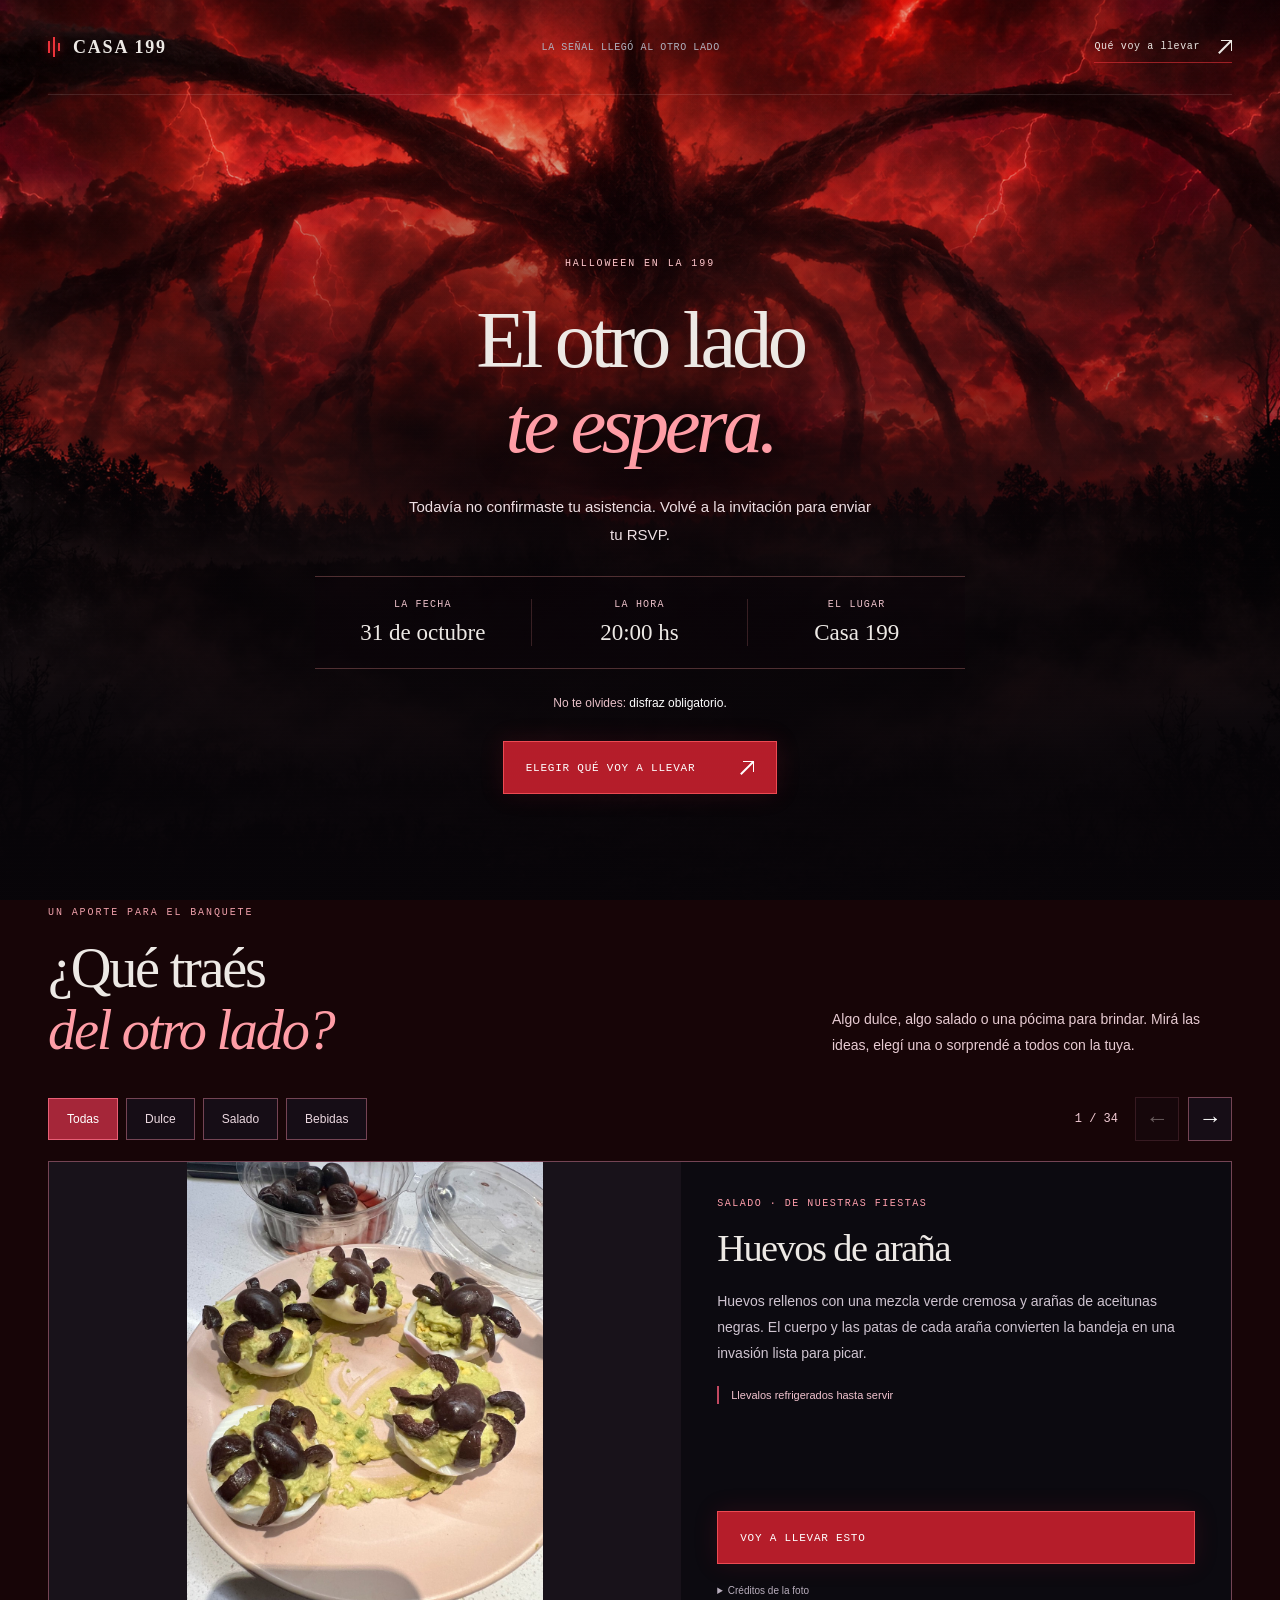
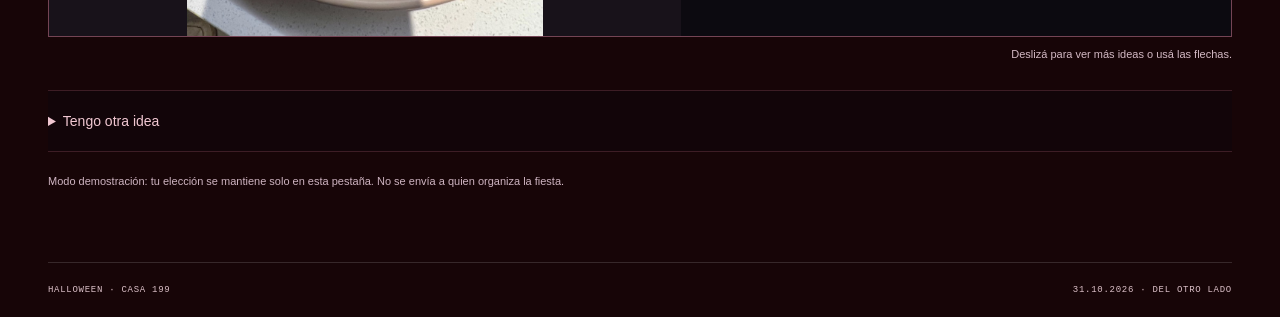
==== commit 94216a8e: "Update Halloween food choices and add savory or drink syringes" ====
--- a/confirmacion.html
+++ b/confirmacion.html
@@ -11,8 +11,8 @@
   <link rel="stylesheet" href="food.css?v=food-3">
   <link rel="preload" as="image" href="assets/mind-flayer.png">
   <script src="confirmacion.js?v=rsvp-demo-1" defer></script>
-  <script src="food-ideas.js?v=food-5" defer></script>
-  <script src="food.js?v=food-5" defer></script>
+  <script src="food-ideas.js?v=food-6" defer></script>
+  <script src="food.js?v=food-6" defer></script>
 </head>
 <body class="confirmation-body">
   <a class="skip-link" href="#confirmacion">Ir al mensaje</a>
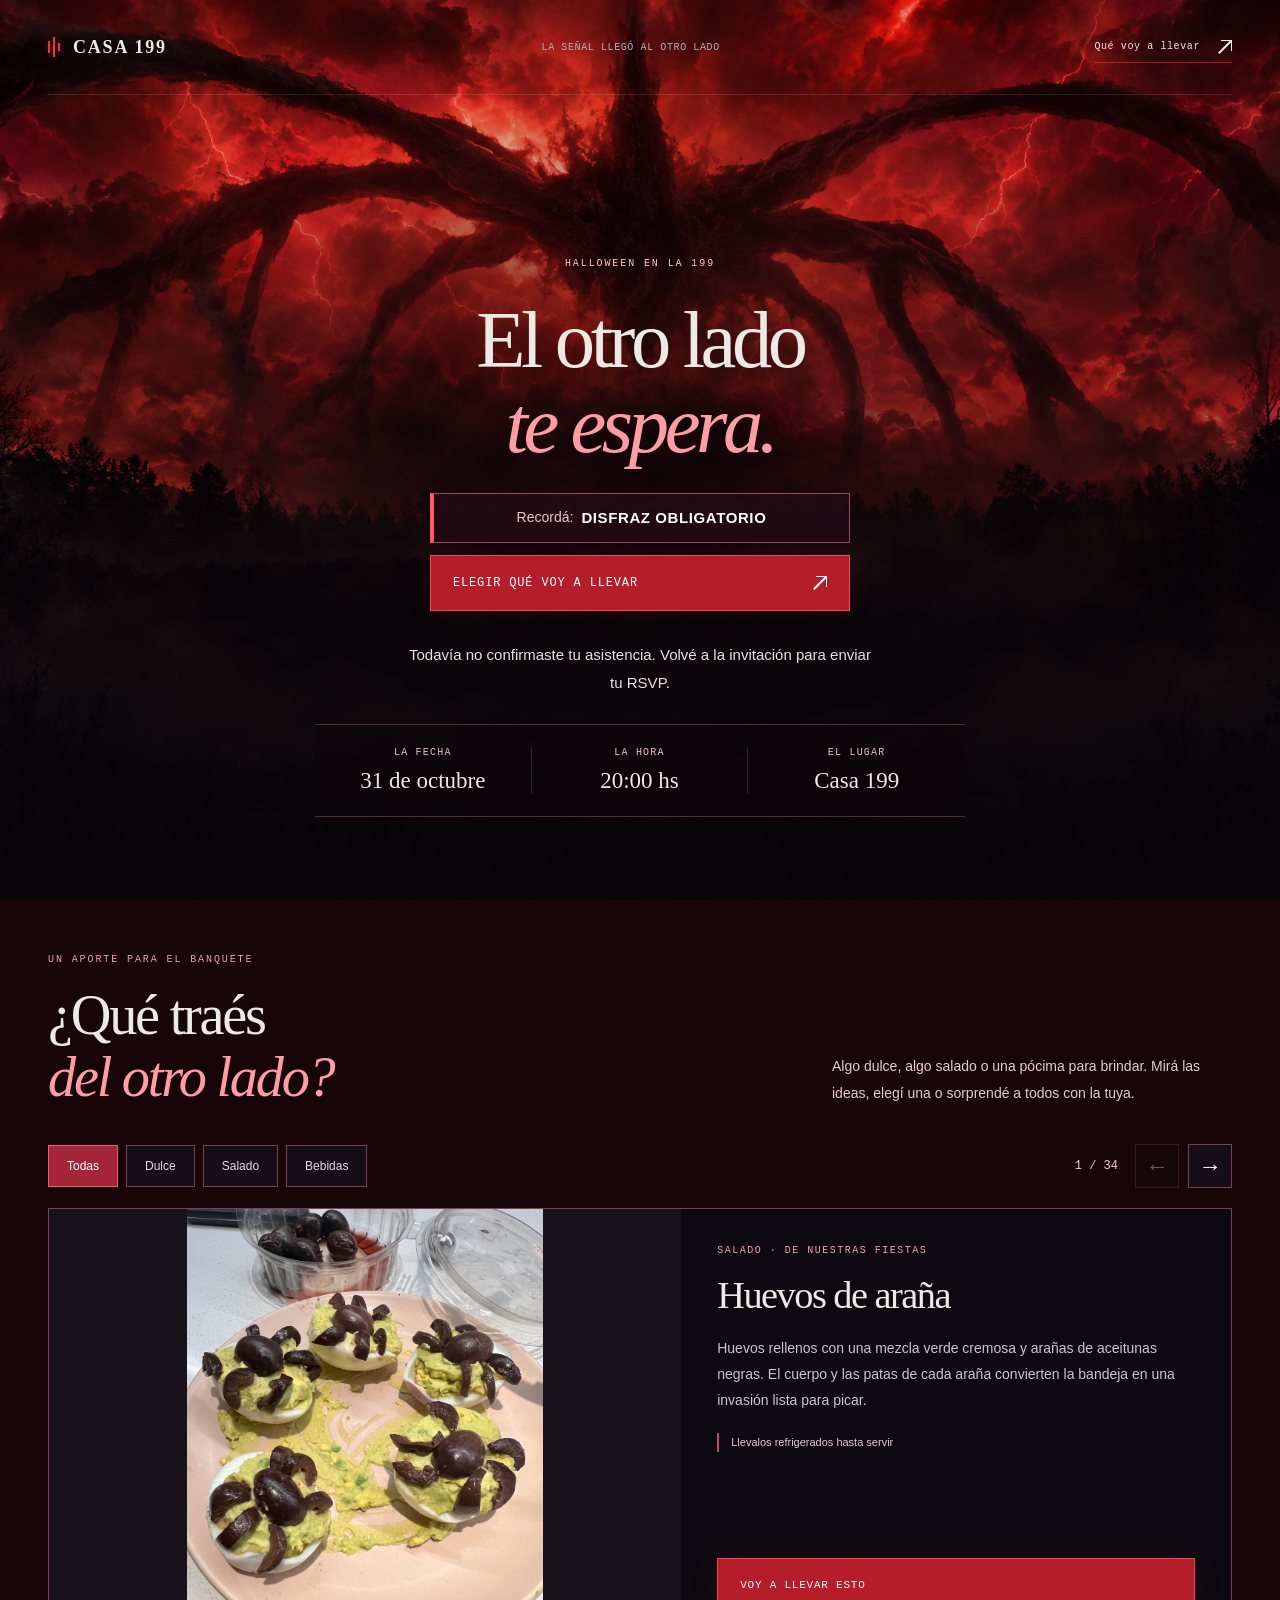
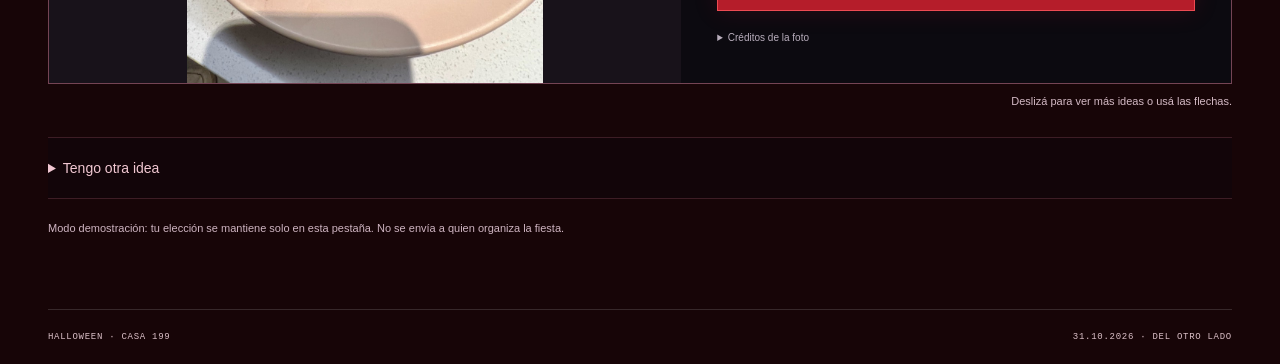
==== commit 9ceb4c9d: "Make confirmation food CTA and costume reminder visible on mobile" ====
--- a/confirmacion.html
+++ b/confirmacion.html
@@ -7,7 +7,7 @@
   <meta name="robots" content="noindex">
   <title>El otro lado te espera · Halloween en Casa 199</title>
   <link rel="stylesheet" href="styles.css?v=upside-down-2">
-  <link rel="stylesheet" href="confirmacion.css?v=food-1">
+  <link rel="stylesheet" href="confirmacion.css?v=mobile-actions-1">
   <link rel="stylesheet" href="food.css?v=food-3">
   <link rel="preload" as="image" href="assets/mind-flayer.png">
   <script src="confirmacion.js?v=rsvp-demo-1" defer></script>
@@ -27,6 +27,10 @@
     <div class="confirmation-content">
       <p class="eyebrow" id="receipt-label">Halloween en la 199</p>
       <h1 id="receipt-title">El otro lado<br><em>te espera.</em></h1>
+      <div class="confirmation-actions">
+        <p class="receipt-costume">Recordá: <strong>disfraz obligatorio</strong></p>
+        <a class="button button-red" href="#comida">Elegir qué voy a llevar <span aria-hidden="true">↗</span></a>
+      </div>
       <p class="receipt-message" id="receipt-message">Todavía no confirmaste tu asistencia. Volvé a la invitación para enviar tu RSVP.</p>
       <p class="receipt-message" id="receipt-demo-note" hidden>Esta es una simulación. No se registró asistencia real.</p>
       <div class="receipt-details" aria-label="Datos de la fiesta">
@@ -34,8 +38,6 @@
         <div><span>La hora</span><strong><time datetime="20:00">20:00 hs</time></strong></div>
         <div><span>El lugar</span><strong>Casa 199</strong></div>
       </div>
-      <p class="receipt-costume">No te olvides: <strong>disfraz obligatorio.</strong></p>
-      <a class="button button-red" href="#comida">Elegir qué voy a llevar <span aria-hidden="true">↗</span></a>
       <noscript><p class="receipt-message">Habilitá JavaScript para ver los detalles de tu confirmación.</p></noscript>
     </div>
     </div>
--- a/confirmacion.css
+++ b/confirmacion.css
@@ -15,15 +15,18 @@
 .receipt-details > div:last-child { border-right: 0; }
 .receipt-details span { display: block; font-family: 'Courier New', monospace; text-transform: uppercase; letter-spacing: .12em; font-size: 10px; color: #ecc0c9; margin-bottom: 10px; }
 .receipt-details strong { font-family: Georgia, 'Times New Roman', serif; font-size: 23px; font-weight: 400; }
-.receipt-costume { font-size: 12px; color: #e8c0c8; margin-bottom: 26px; line-height: 1.8; }
-.receipt-costume strong { color: #fff; font-weight: 400; }
+.confirmation-actions { width: min(420px, 100%); margin: 0 auto 30px; }
+.confirmation-actions .button { width: 100%; min-height: 56px; font-size: 12px; gap: 16px; }
+.receipt-costume { display: flex; flex-wrap: wrap; justify-content: center; align-items: center; gap: 4px 8px; min-height: 50px; margin: 0 0 12px; padding: 12px; border: 1px solid #ff9da680; border-left: 4px solid #ff596c; background: #230a13e6; font-size: 14px; color: #f1c6ce; line-height: 1.5; }
+.receipt-costume strong { color: #fff; font-size: 15px; font-weight: 700; text-transform: uppercase; letter-spacing: .04em; }
 .confirmation-footer { position: relative; display: flex; justify-content: space-between; gap: 20px; border-top: 1px solid #ffffff24; padding-block: 22px; font-family: 'Courier New', monospace; font-size: 9px; color: #dcc1c9; letter-spacing: .08em; }
 @media (min-height: 950px) { .confirmation-hero { padding-top: 220px; } }
 @media (max-width: 620px) {
   .confirmation-scene img { object-position: 50% 20%; }
-  .confirmation-hero { padding-block: 160px 50px; }
-  .confirmation-content .eyebrow { font-size: 9px; }
+  .confirmation-hero { padding-block: 40px 40px; }
+  .confirmation-content .eyebrow { font-size: 10px; margin-bottom: 16px; }
   .confirmation-content h1 { font-size: clamp(42px, 12vw, 62px); }
+  .confirmation-actions { margin-bottom: 24px; }
   .receipt-message { font-size: 14px; }
   .receipt-details { padding-block: 19px; }
   .receipt-details > div { padding-inline: 7px; }
@@ -31,3 +34,7 @@
   .receipt-details strong { font-size: 18px; }
   .confirmation-footer { font-size: 8px; line-height: 1.6; }
 }
+@media (max-width: 620px) and (max-height: 600px) {
+  .confirmation-hero { padding-top: 24px; }
+  .confirmation-content h1 { margin-bottom: 20px; }
+}
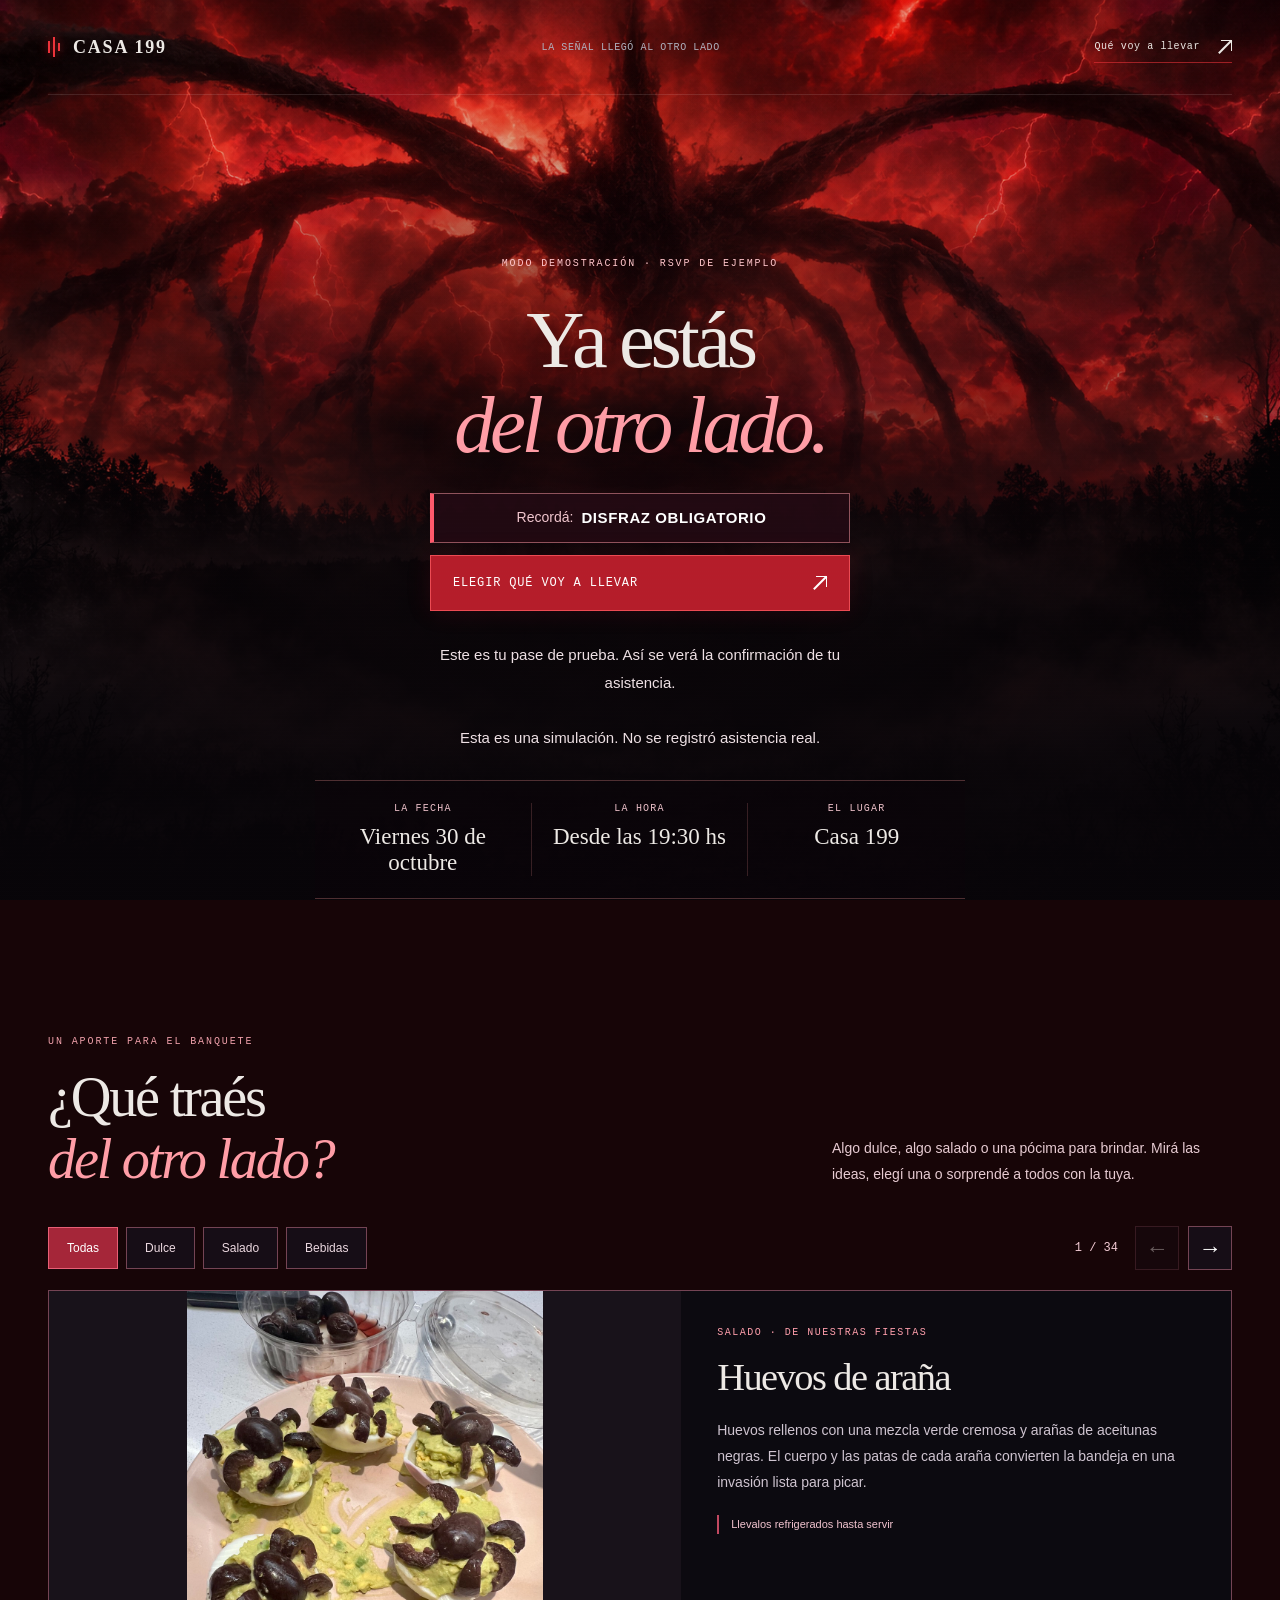
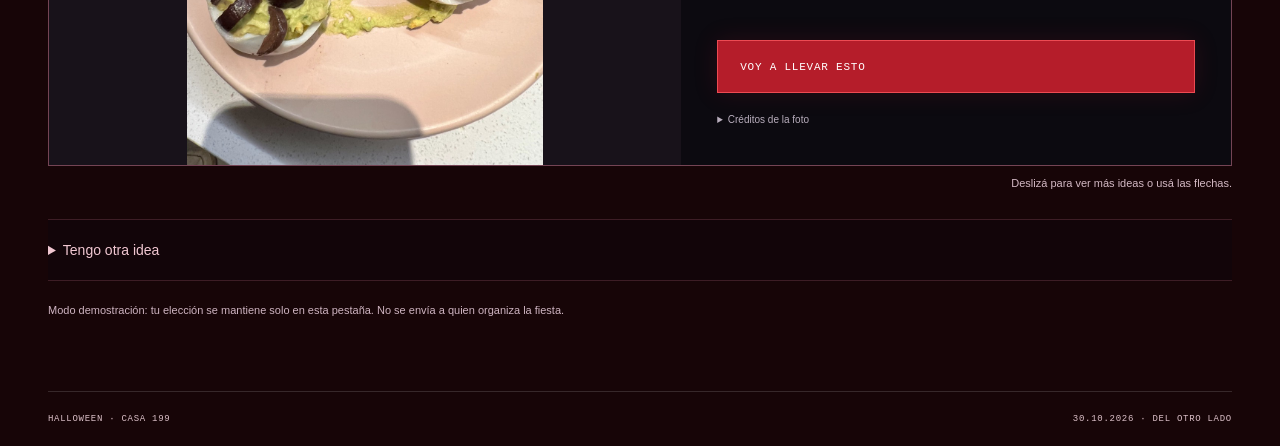
==== commit 914b47ef: "Prepare Google Sheets RSVP and food storage; move party to Friday October 30 at 19:30" ====
--- a/confirmacion.html
+++ b/confirmacion.html
@@ -10,9 +10,11 @@
   <link rel="stylesheet" href="confirmacion.css?v=mobile-actions-1">
   <link rel="stylesheet" href="food.css?v=food-3">
   <link rel="preload" as="image" href="assets/mind-flayer.png">
-  <script src="confirmacion.js?v=rsvp-demo-1" defer></script>
+  <script src="rsvp-config.js?v=sheets-1" defer></script>
+  <script src="rsvp-api.js?v=sheets-1" defer></script>
+  <script src="confirmacion.js?v=sheets-1" defer></script>
   <script src="food-ideas.js?v=food-6" defer></script>
-  <script src="food.js?v=food-6" defer></script>
+  <script src="food.js?v=sheets-1" defer></script>
 </head>
 <body class="confirmation-body">
   <a class="skip-link" href="#confirmacion">Ir al mensaje</a>
@@ -34,8 +36,8 @@
       <p class="receipt-message" id="receipt-message">Todavía no confirmaste tu asistencia. Volvé a la invitación para enviar tu RSVP.</p>
       <p class="receipt-message" id="receipt-demo-note" hidden>Esta es una simulación. No se registró asistencia real.</p>
       <div class="receipt-details" aria-label="Datos de la fiesta">
-        <div><span>La fecha</span><strong><time datetime="2026-10-31">31 de octubre</time></strong></div>
-        <div><span>La hora</span><strong><time datetime="20:00">20:00 hs</time></strong></div>
+        <div><span>La fecha</span><strong><time datetime="2026-10-30">Viernes 30 de octubre</time></strong></div>
+        <div><span>La hora</span><strong><time datetime="19:30">Desde las 19:30 hs</time></strong></div>
         <div><span>El lugar</span><strong>Casa 199</strong></div>
       </div>
       <noscript><p class="receipt-message">Habilitá JavaScript para ver los detalles de tu confirmación.</p></noscript>
@@ -67,6 +69,6 @@
       <noscript><p class="receipt-message">Habilitá JavaScript para explorar el carrusel y elegir qué llevar.</p></noscript>
     </section>
   </main>
-  <footer class="confirmation-footer wrap"><span>HALLOWEEN · CASA 199</span><span>31.10.2026 · DEL OTRO LADO</span></footer>
+  <footer class="confirmation-footer wrap"><span>HALLOWEEN · CASA 199</span><span>30.10.2026 · DEL OTRO LADO</span></footer>
 </body>
 </html>
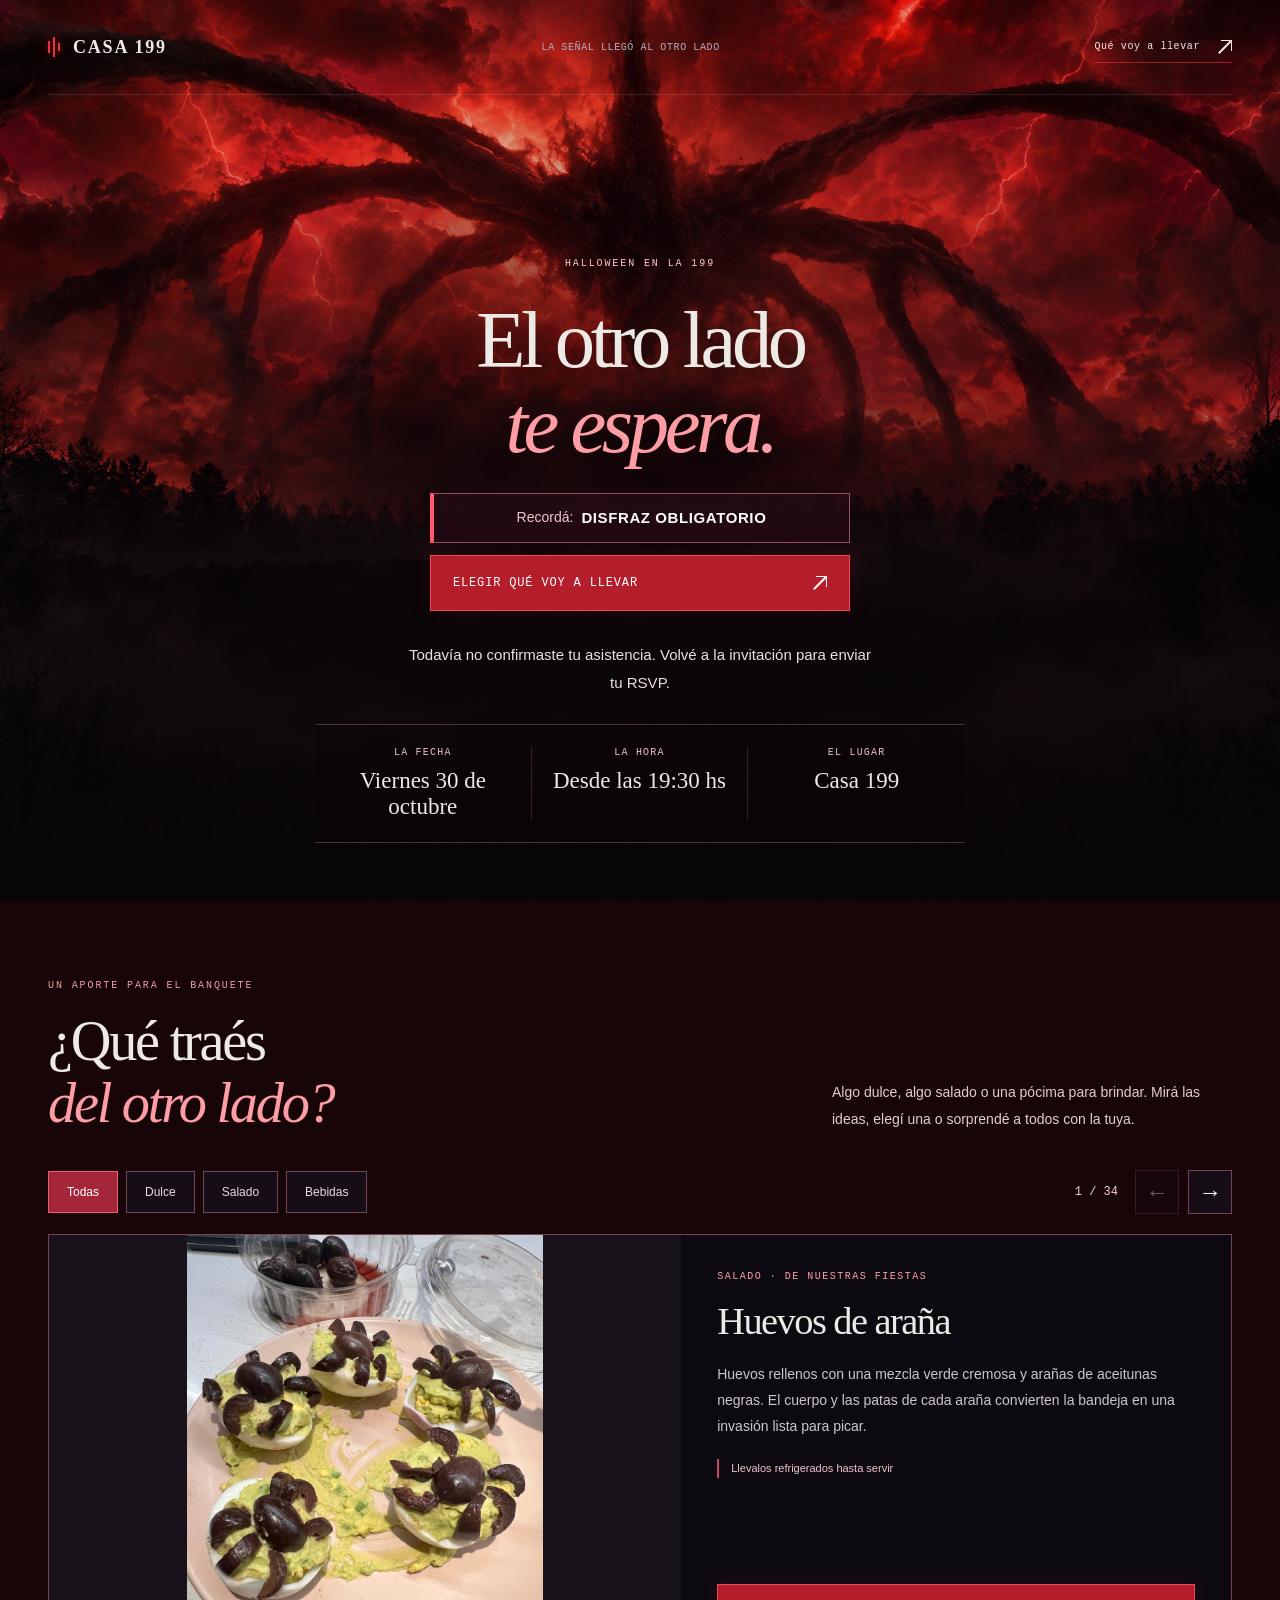
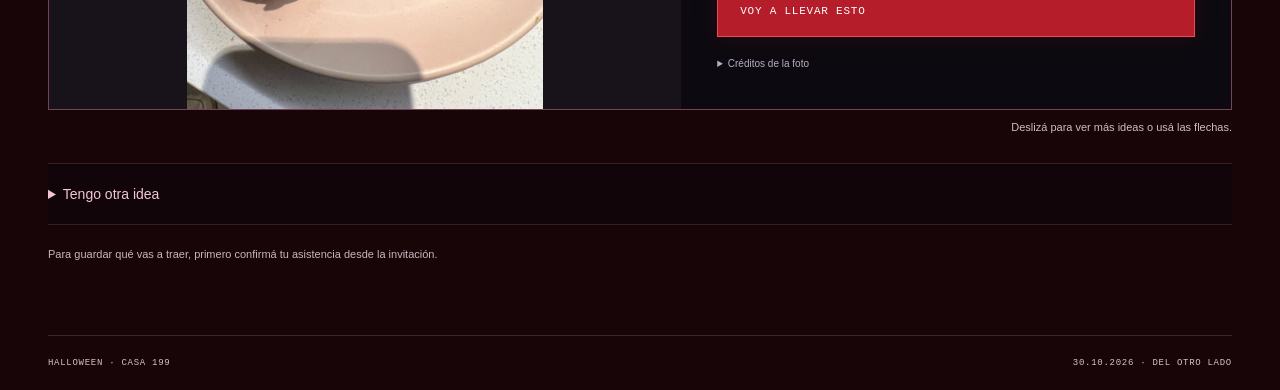
==== commit e74ea4f8: "Connect the organizer Google Sheets deployment and disable RSVP demo" ====
--- a/confirmacion.html
+++ b/confirmacion.html
@@ -10,7 +10,7 @@
   <link rel="stylesheet" href="confirmacion.css?v=mobile-actions-1">
   <link rel="stylesheet" href="food.css?v=food-3">
   <link rel="preload" as="image" href="assets/mind-flayer.png">
-  <script src="rsvp-config.js?v=sheets-1" defer></script>
+  <script src="rsvp-config.js?v=sheets-live-1" defer></script>
   <script src="rsvp-api.js?v=sheets-1" defer></script>
   <script src="confirmacion.js?v=sheets-1" defer></script>
   <script src="food-ideas.js?v=food-6" defer></script>
